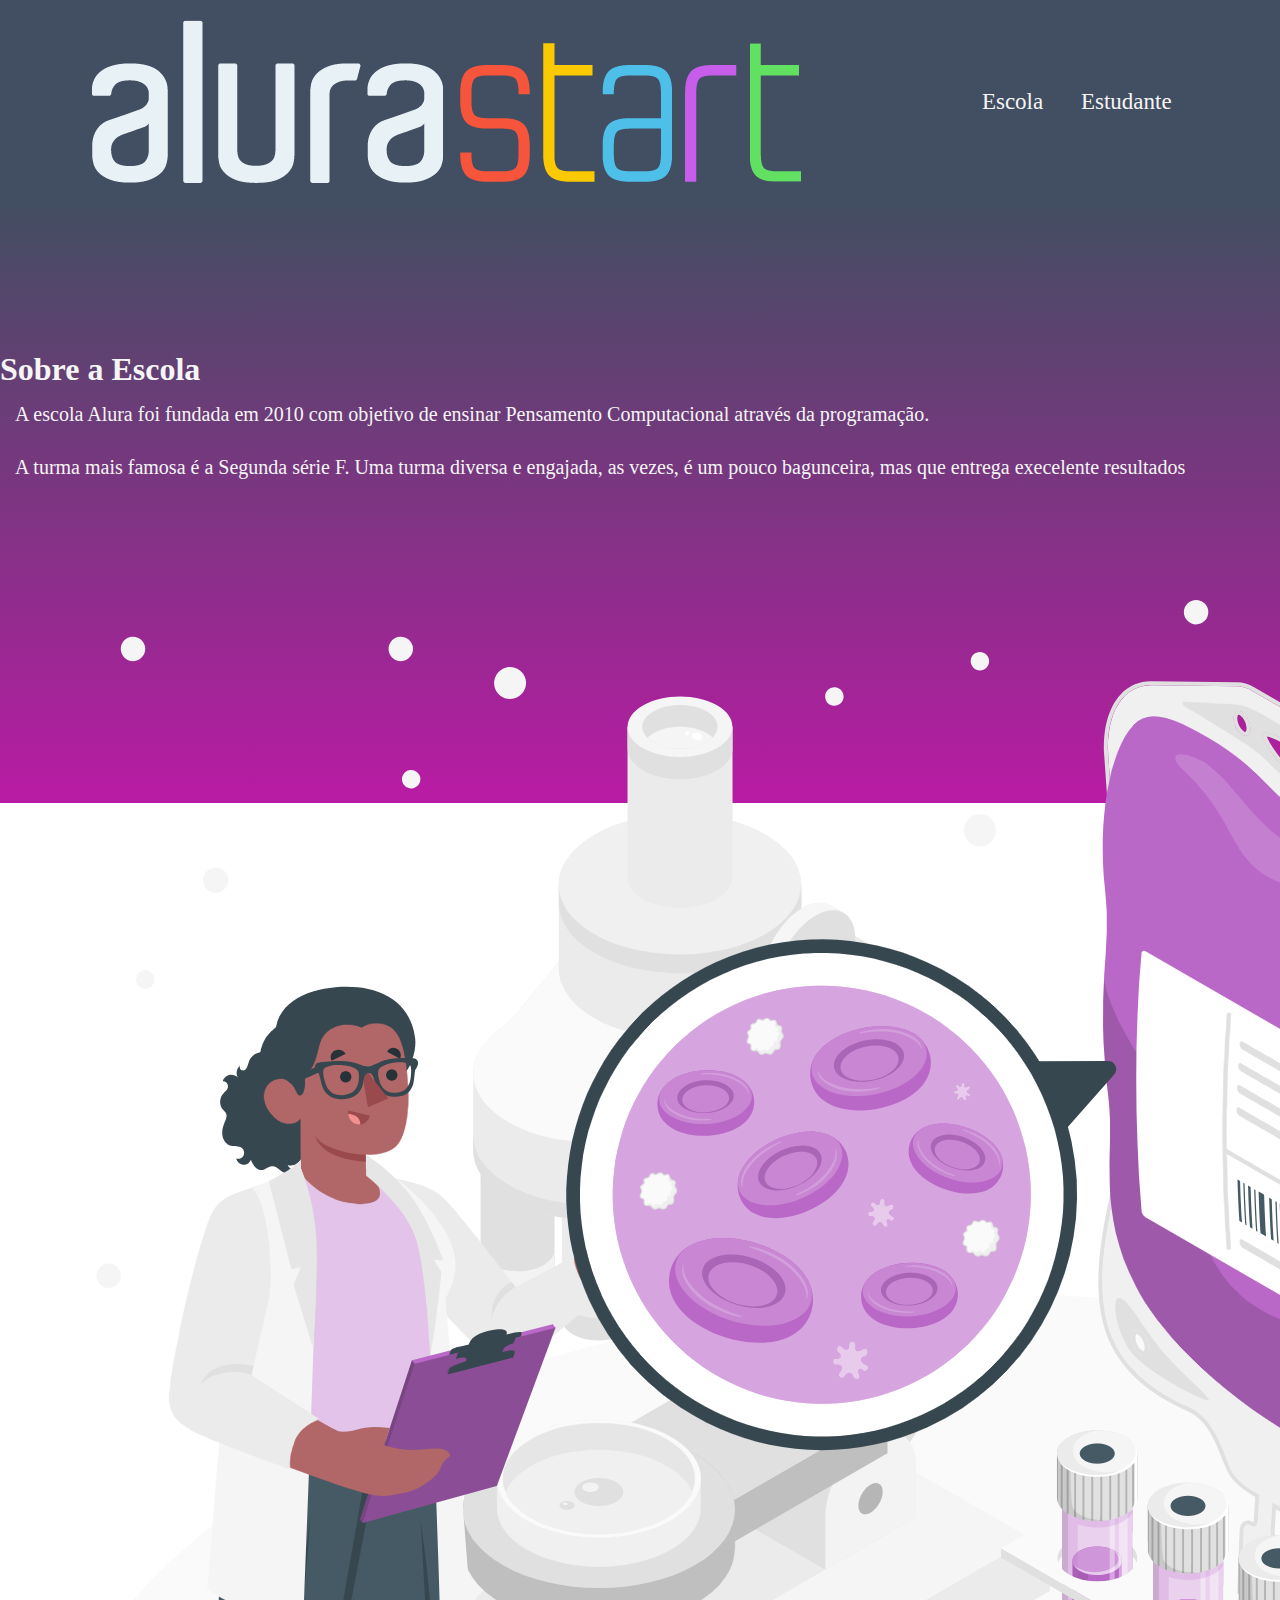
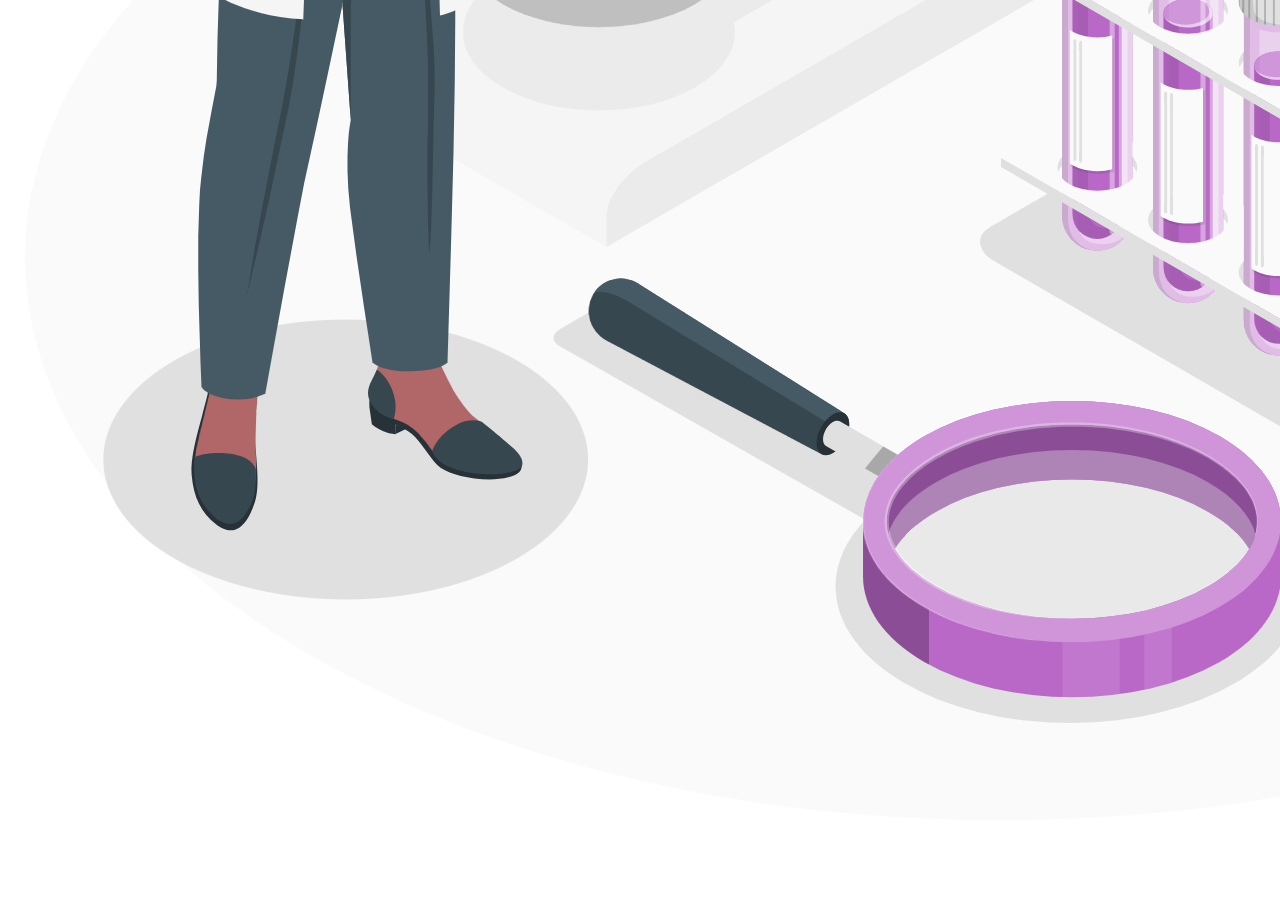
==== Save/inicio.html @ c894a3e2 "Add files via upload" ====
<!DOCTYPE html>
<html lang="PT-BR">
<head>
    <meta charset="UTF-8">
    <meta http-equiv="X-UA-Compatible" content="IE=edge">
    <meta name="viewport" content="width=device-width, initial-scale=1.0">
    <title>Aula start</title>
</head>
<link rel="stylesheet" href="bunitinho.css">
<body>
    <header class="cabecalho">
        <img src="alurastart logo.png" alt="Logo">
        <ul class="lista-cabecalho">
            <li class="lista-item">Escola</li>
            <li class="lista-item">Estudante</li>
        </ul>
    </header>
    <section class = "primeira-parte">
        <div class = "texto">
            <h2 class= "quem-somos">

            </h2>
            <h1 class="titulo">Sobre a Escola</h1>
            <p class="primeiro-paragrafo">
                A escola Alura foi fundada em 2010 com objetivo de ensinar Pensamento Computacional através da programação.</p>
<p class="segundo-paragrafo">
A turma mais famosa é a Segunda série F. Uma turma diversa e engajada, as vezes, é um pouco bagunceira, mas que entrega execelente resultados</p>
<img src="Foto.png" alt="foto">
</body>
</html>
---- Save/bunitinho.css ----
*{
    margin: 0;
    padding: 0;
}

.cabecalho{
background-color: #424e61;
display: flex;
padding: 20px 10px;
justify-content: space-around;
align-items: center;
}

.lista-cabecalho{
    color: whitesmoke;
    font-size: 23px;
}
.lista-item{
    display: inline-block;
    margin: 0 16px;
}
.primeira-parte{
    background-image: linear-gradient(#424e61,#b91ba4);
    height: 500px;
    color: whitesmoke;
    padding-top: 100px;
    display: flex;
    justify-content: center;
    align-items: column;

}
.texto{
    max-width: 100%;
    width: 100%;
}
.primeiro-paragrafo{
    padding: 15px;
    font-size: 20px;
}
.segundo-paragrafo{
    padding: 15px;
    font-size: 20px;
}
.quem-somos{
    padding: 24px 0;
}
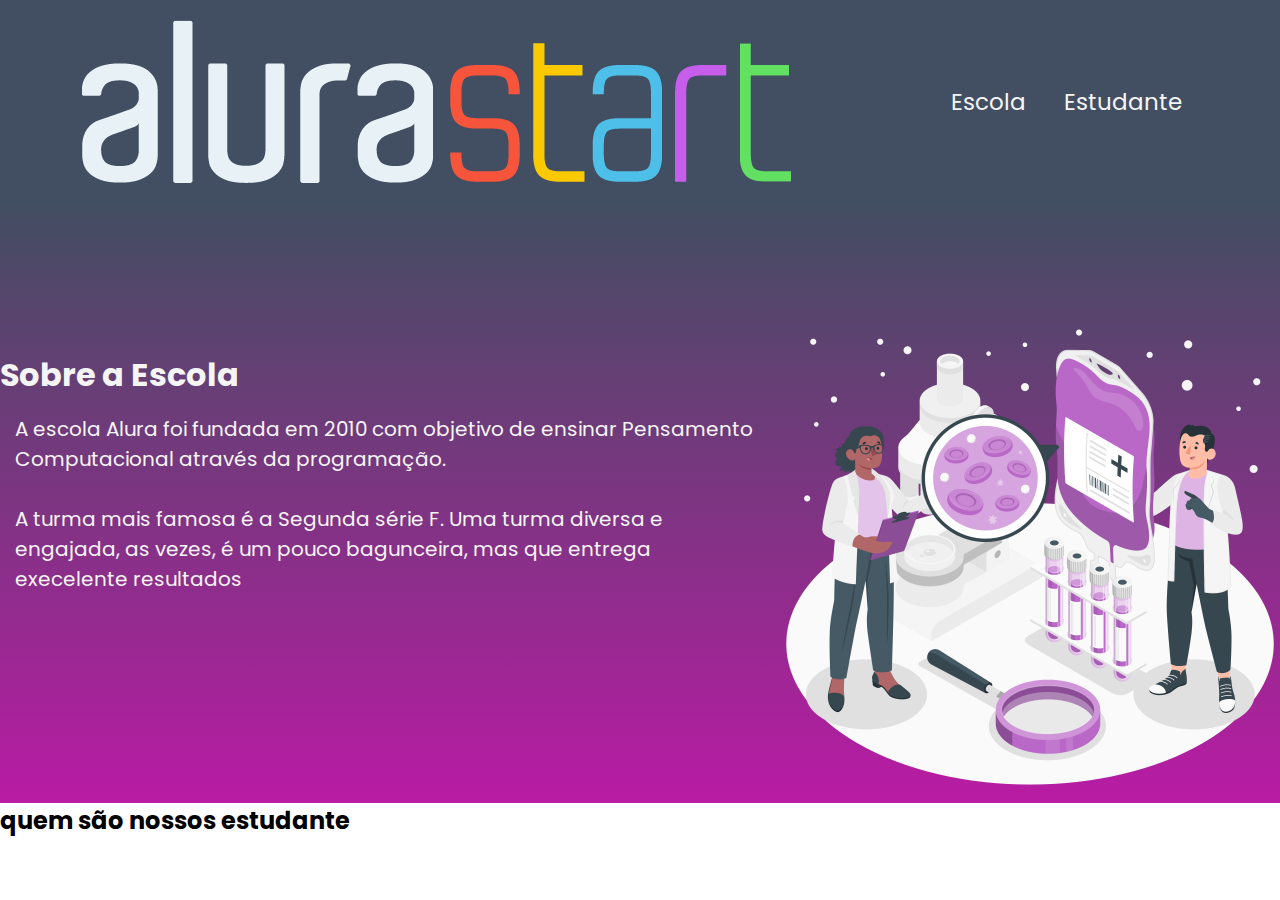
==== commit 782e49cd: "Add files via upload" ====
--- a/Save/inicio.html
+++ b/Save/inicio.html
@@ -25,6 +25,12 @@
                 A escola Alura foi fundada em 2010 com objetivo de ensinar Pensamento Computacional através da programação.</p>
 <p class="segundo-paragrafo">
 A turma mais famosa é a Segunda série F. Uma turma diversa e engajada, as vezes, é um pouco bagunceira, mas que entrega execelente resultados</p>
-<img src="Foto.png" alt="foto">
+</div>
+<img src="Foto.png" alt="foto" class="foto">
+</section>
+
+<h2>quem são nossos estudante</h2>
+
+</section>
 </body>
 </html>--- a/Save/bunitinho.css
+++ b/Save/bunitinho.css
@@ -1,8 +1,11 @@
+@import url('https://fonts.googleapis.com/css2?family=Poppins:ital,wght@0,100;0,200;0,300;0,400;0,500;0,600;0,700;0,800;0,900;1,100;1,200;1,300;1,400;1,500;1,600;1,700;1,800;1,900&display=swap');
 *{
     margin: 0;
     padding: 0;
 }
-
+body{
+    font-family: "Poppins";
+}
 .cabecalho{
 background-color: #424e61;
 display: flex;
